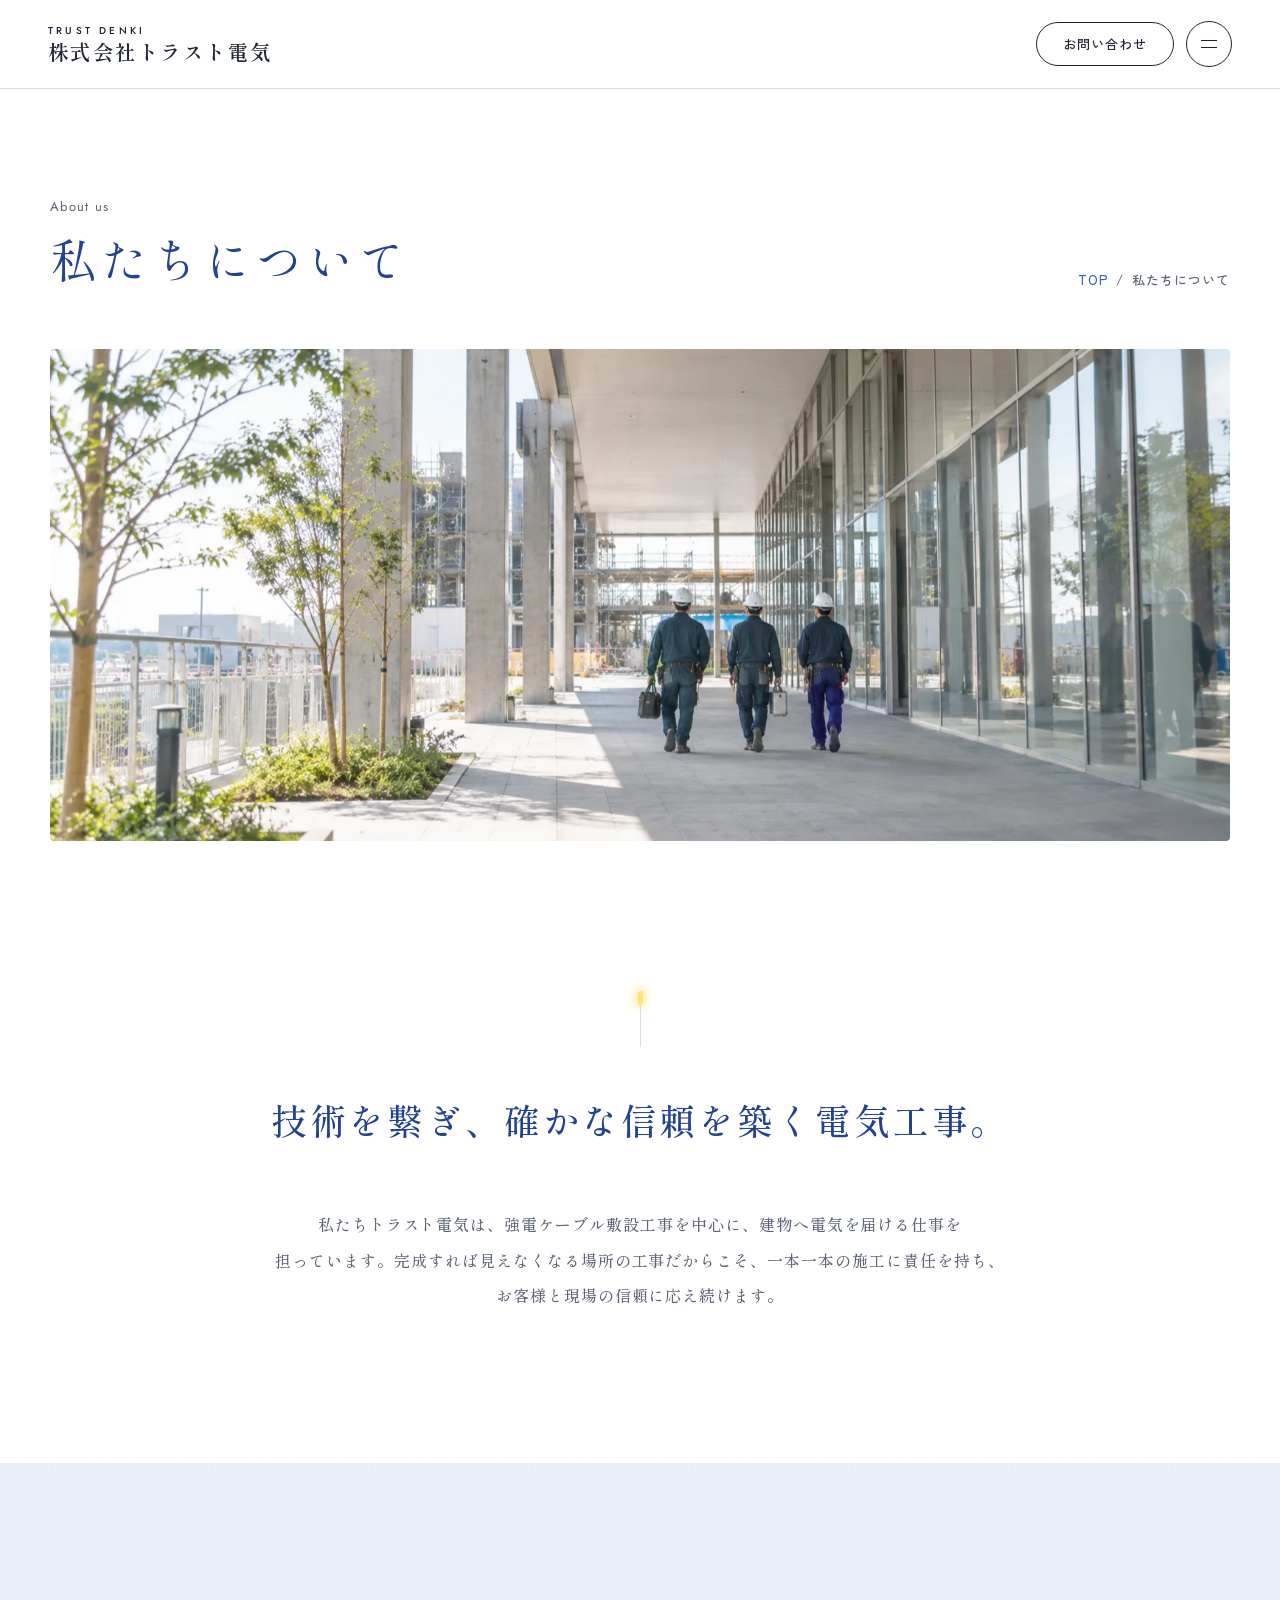
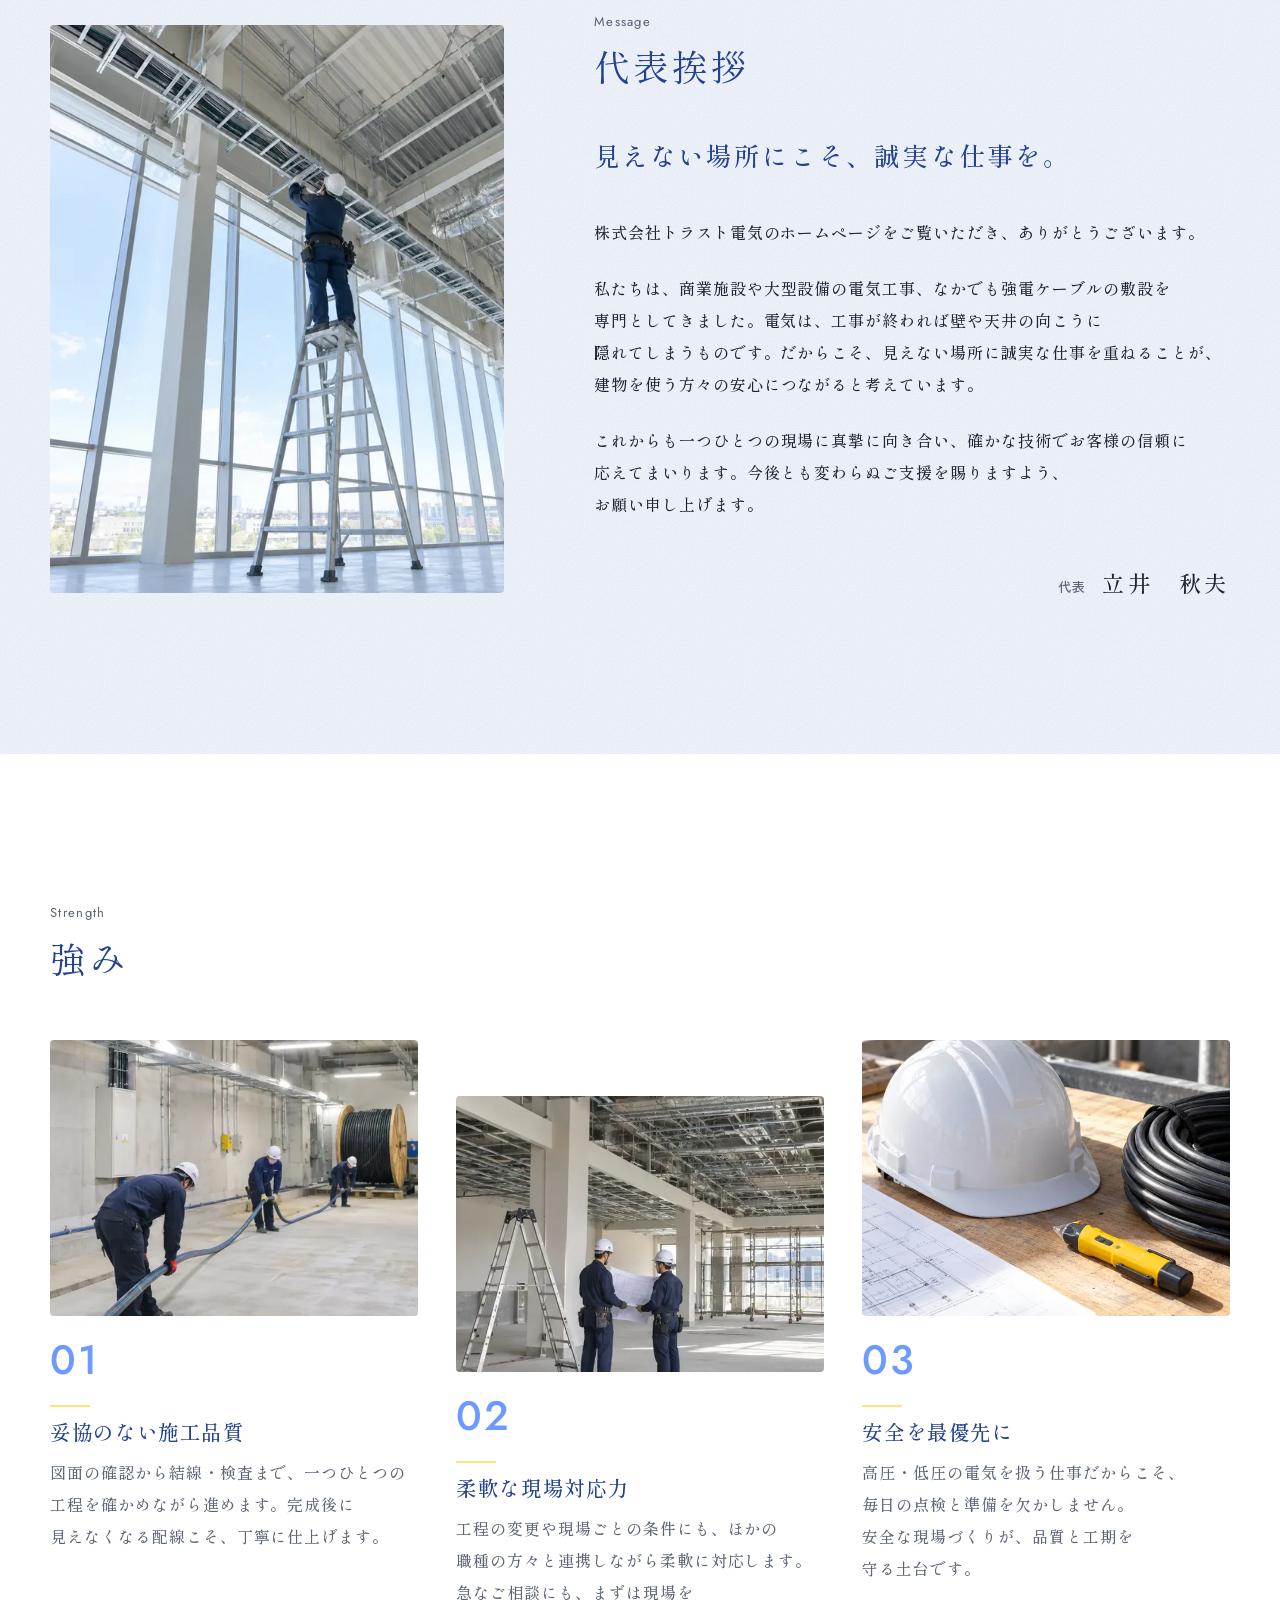
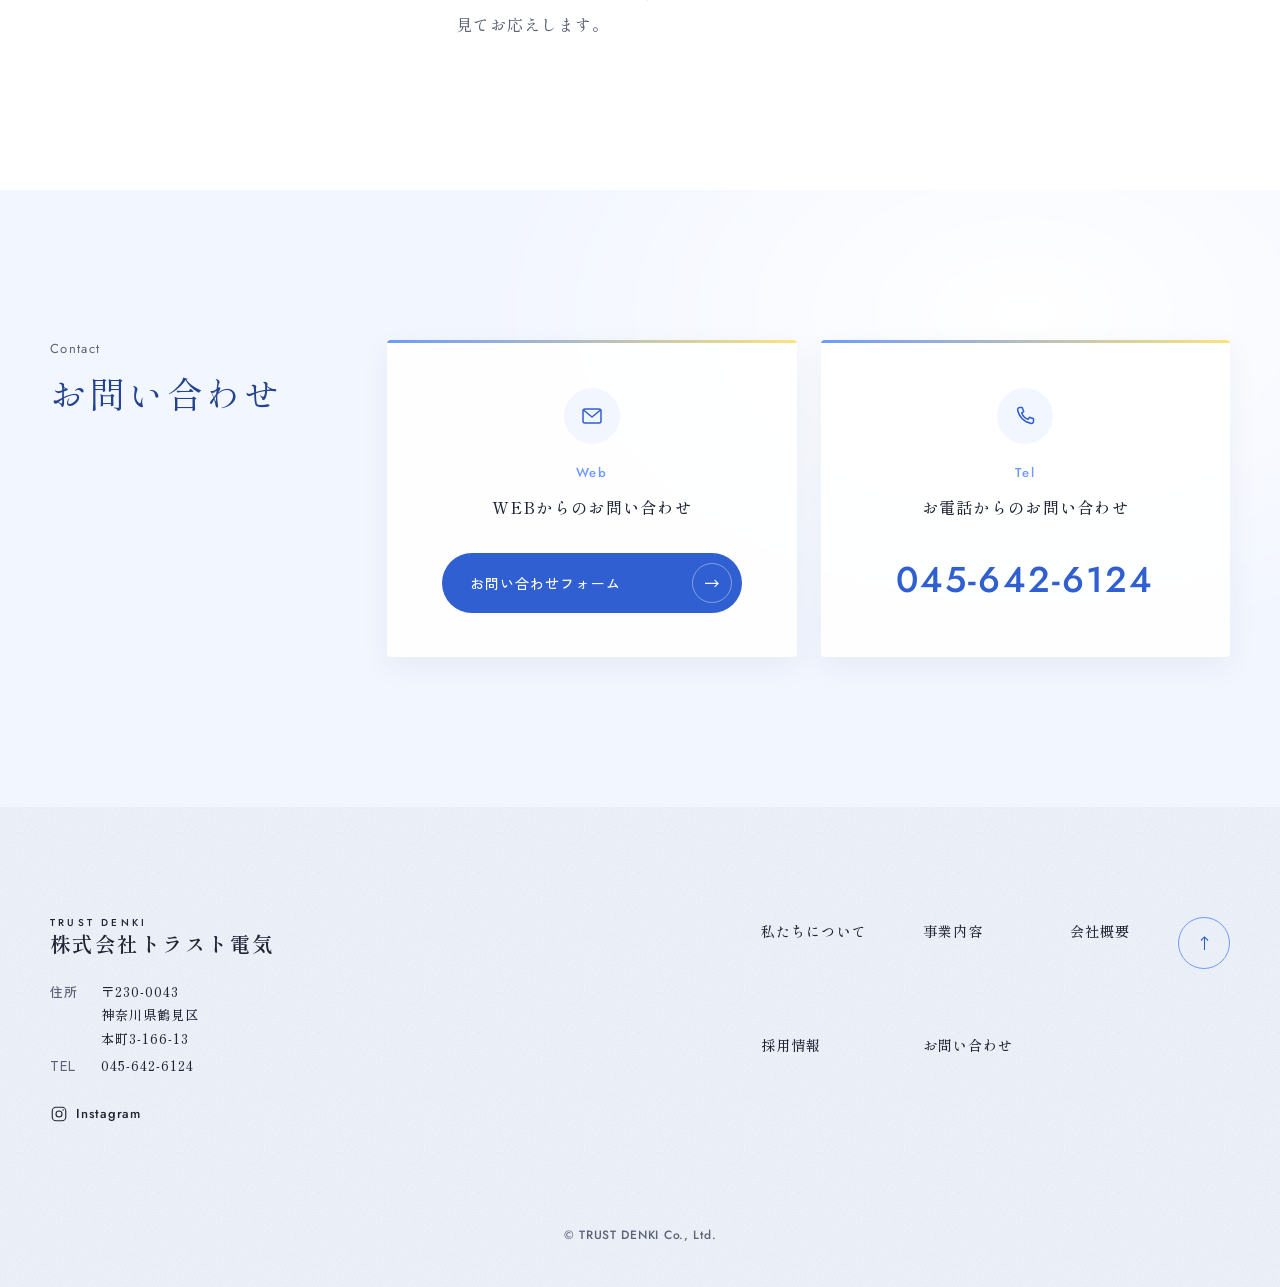
==== about/index.html @ 499fa0e3 "下層4ページを追加・お問い合わせの枠の文言を1行に（v2 の準備）" ====
<!doctype html>
<html lang="ja">
<head>
<meta charset="utf-8">
<meta name="viewport" content="width=device-width, initial-scale=1">
<meta name="robots" content="noindex, nofollow">
<title>私たちについて｜株式会社トラスト電気</title>
<meta name="description" content="技術を繋ぎ、確かな信頼を築く電気工事。株式会社トラスト電気の想いと強みをご紹介します。">
<meta property="og:type" content="article">
<meta property="og:site_name" content="株式会社トラスト電気">
<meta property="og:title" content="私たちについて｜株式会社トラスト電気">
<meta property="og:description" content="技術を繋ぎ、確かな信頼を築く電気工事。株式会社トラスト電気の想いと強みをご紹介します。">
<meta property="og:url" content="https://v2.trust-hp-5m3.pages.dev/about/">
<meta property="og:image" content="https://v2.trust-hp-5m3.pages.dev/assets/ogp.jpg?v=20261030a">
<meta property="og:image:width" content="1200">
<meta property="og:image:height" content="630">
<meta name="twitter:card" content="summary_large_image">
<meta name="twitter:image" content="https://v2.trust-hp-5m3.pages.dev/assets/ogp.jpg?v=20261030a">
<link rel="preconnect" href="https://fonts.googleapis.com">
<link rel="preconnect" href="https://fonts.gstatic.com" crossorigin>
<link href="https://fonts.googleapis.com/css2?family=Jost:wght@400;500&family=Shippori+Mincho:wght@400;500;600&family=Zen+Kaku+Gothic+New:wght@400;500&display=swap" rel="stylesheet">
<link rel="stylesheet" href="../tokens.css?v=20261030a">
<link rel="stylesheet" href="../base.css?v=20261030a">
<link rel="stylesheet" href="../style.css?v=20261030a">
</head>
<body class="is-sub is-sub--about">

<header class="header">
  <a class="logo" href="../" aria-label="株式会社トラスト電気 トップへ">
    <span class="logo__en" aria-hidden="true">TRUST DENKI</span>
    <span class="logo__ja">株式会社トラスト電気</span>
  </a>
  <div class="header__acts">
    <a class="pill" href="../contact/">お問い合わせ</a>
    <button class="menu-btn" type="button" aria-expanded="false" aria-controls="drawer" aria-label="メニューを開く"><span></span><span></span></button>
  </div>
</header>

<div class="drawer" id="drawer">
  <ul class="drawer__list">
    <li style="--i:0"><a href="../about/"><span class="drawer__ja">私たちについて</span><span class="drawer__en" aria-hidden="true">About us</span></a></li>
    <li style="--i:1"><a href="../service/"><span class="drawer__ja">事業内容</span><span class="drawer__en" aria-hidden="true">Work</span></a></li>
    <li style="--i:2"><a href="../company/"><span class="drawer__ja">会社概要</span><span class="drawer__en" aria-hidden="true">Company</span></a></li>
    <li style="--i:3"><a href="https://trust-denki-ltd.com/recruit"><span class="drawer__ja">採用情報</span><span class="drawer__en" aria-hidden="true">Recruit</span></a></li>
    <li style="--i:4"><a href="../contact/"><span class="drawer__ja">お問い合わせ</span><span class="drawer__en" aria-hidden="true">Contact</span></a></li>
  </ul>
  <a class="drawer__tel" href="tel:0456426124" style="--i:5"><span class="drawer__tel-label">お電話でのお問い合わせ</span><span class="drawer__tel-num">045-642-6124</span></a>
</div>

<main>

    <section class="phead" aria-labelledby="phead-ttl">
    <div class="wrap">
      <div class="phead__in">
        <div class="ttl phead__ttl">
          <p class="ttl__en" aria-hidden="true">About us</p>
          <h1 class="ttl__ja" id="phead-ttl">私たちについて</h1>
        </div>
        <p class="crumb"><a href="../">TOP</a><span aria-hidden="true">/</span>私たちについて</p>
      </div>
    <figure class="phead__ph"><img src="../assets/recruit.webp?v=20261030a" alt="" width="1600" height="900" fetchpriority="high"></figure>
    </div>
  </section>

    <section class="intro sec">
    <div class="wrap intro__in">
      <span class="intro__line rv" aria-hidden="true"></span>
      <h2 class="intro__ttl rv">技術を<wbr>繋ぎ、<wbr>確かな<wbr>信頼を<wbr>築く電気工事。</h2>
      <p class="intro__txt rv" data-todo="説明文は仮（シートに無し）">私たち<wbr>トラスト電気は、<wbr>強電ケーブル敷設工事を<wbr>中心に、<wbr>建物へ<wbr>電気を<wbr>届ける<wbr>仕事を<wbr>担っています。<wbr>完成すれば<wbr>見えなくなる<wbr>場所の<wbr>工事だからこそ、<wbr>一本一本の<wbr>施工に<wbr>責任を<wbr>持ち、<wbr>お客様と<wbr>現場の<wbr>信頼に<wbr>応え続けます。</p>
    </div>
  </section>

    <section class="msg sec paper" aria-labelledby="msg-ttl">
    <div class="wrap msg__in">
      <figure class="msg__ph rv"><img src="../assets/about_ladder.webp?v=20261030a" alt="" width="600" height="900" loading="lazy"></figure>
      <div class="msg__body">
        <div class="ttl rv">
        <p class="ttl__en" aria-hidden="true">Message</p>
        <h2 class="ttl__ja" id="msg-ttl">代表挨拶</h2>
      </div>
        <p class="msg__lead rv" data-todo="代表挨拶は仮（シートはダミーテキスト）">見えない<wbr>場所にこそ、<wbr>誠実な仕事を。</p>
        <div class="txt rv">
          <p>株式会社トラスト電気の<wbr>ホームページを<wbr>ご覧いただき、<wbr>ありがとうございます。</p>
          <p>私たちは、<wbr>商業施設や<wbr>大型設備の<wbr>電気工事、<wbr>なかでも<wbr>強電ケーブルの<wbr>敷設を<wbr>専門としてきました。<wbr>電気は、<wbr>工事が<wbr>終われば<wbr>壁や<wbr>天井の<wbr>向こうに<wbr>隠れてしまうものです。<wbr>だからこそ、<wbr>見えない<wbr>場所に<wbr>誠実な仕事を<wbr>重ねることが、<wbr>建物を<wbr>使う方々の<wbr>安心につながると<wbr>考えています。</p>
          <p>これからも<wbr>一つひとつの<wbr>現場に<wbr>真摯に<wbr>向き合い、<wbr>確かな<wbr>技術で<wbr>お客様の<wbr>信頼に<wbr>応えてまいります。<wbr>今後とも<wbr>変わらぬご支援を<wbr>賜りますよう、<wbr>お願い申し上げます。</p>
        </div>
        <p class="msg__sign rv"><span class="msg__role">代表</span><span class="msg__name">立井　秋夫</span></p>
      </div>
    </div>
  </section>

    <section class="strength sec" aria-labelledby="strength-ttl">
    <div class="wrap">
      <div class="ttl rv">
        <p class="ttl__en" aria-hidden="true">Strength</p>
        <h2 class="ttl__ja" id="strength-ttl">強み</h2>
      </div>
      <ol class="cards" data-todo="強みの題と本文は仮（シートはダミーテキスト）">
        <li class="card rv">
          <figure class="card__ph"><img src="../assets/work_cable.webp?v=20261030a" alt="" width="640" height="640" loading="lazy"></figure>
          <p class="zrow__no card__no" aria-hidden="true">01</p>
          <h3 class="card__ttl">妥協のない<wbr>施工品質</h3>
          <p class="card__txt">図面の<wbr>確認から<wbr>結線・検査まで、<wbr>一つひとつの<wbr>工程を<wbr>確かめながら<wbr>進めます。<wbr>完成後に<wbr>見えなくなる<wbr>配線こそ、<wbr>丁寧に<wbr>仕上げます。</p>
        </li>
        <li class="card rv">
          <figure class="card__ph"><img src="../assets/work_team.webp?v=20261030a" alt="" width="640" height="640" loading="lazy"></figure>
          <p class="zrow__no card__no" aria-hidden="true">02</p>
          <h3 class="card__ttl">柔軟な現場対応力</h3>
          <p class="card__txt">工程の<wbr>変更や<wbr>現場ごとの<wbr>条件にも、<wbr>ほかの<wbr>職種の<wbr>方々と<wbr>連携しながら<wbr>柔軟に<wbr>対応します。<wbr>急なご相談にも、<wbr>まずは<wbr>現場を<wbr>見てお応えします。</p>
        </li>
        <li class="card rv">
          <figure class="card__ph"><img src="../assets/about_tools.webp?v=20261030a" alt="" width="640" height="640" loading="lazy"></figure>
          <p class="zrow__no card__no" aria-hidden="true">03</p>
          <h3 class="card__ttl">安全を<wbr>最優先に</h3>
          <p class="card__txt">高圧・低圧の<wbr>電気を<wbr>扱う仕事だからこそ、<wbr>毎日の<wbr>点検と<wbr>準備を<wbr>欠かしません。<wbr>安全な現場づくりが、<wbr>品質と<wbr>工期を<wbr>守る土台です。</p>
        </li>
      </ol>
    </div>
  </section>

    <section class="contact sec" aria-labelledby="contact-ttl">
    <div class="wrap contact__in">
      <div class="ttl rv">
        <p class="ttl__en" aria-hidden="true">Contact</p>
        <h2 class="ttl__ja" id="contact-ttl">お問い合わせ</h2>
      </div>
      <div class="contact__boxes">
        <div class="box rv">
          <span class="box__icon" aria-hidden="true"><svg viewBox="0 0 24 24" fill="none" stroke="currentColor" stroke-width="1.5" stroke-linejoin="round"><rect x="3" y="5" width="18" height="14" rx="2"/><path d="m3.5 6 8.5 7 8.5-7"/></svg></span>
          <p class="box__en" aria-hidden="true">Web</p>
          <p class="box__label"><span class="nb">WEBからのお問い合わせ</span></p>
          <a class="cta" href="../contact/"><span>お問い合わせフォーム</span><span class="cta__arw" aria-hidden="true"><svg viewBox="0 0 16 10" fill="none" stroke="currentColor" stroke-width="1.2"><path d="M0 5h15M11 1l4 4-4 4"/></svg></span></a>
        </div>
        <div class="box rv">
          <span class="box__icon" aria-hidden="true"><svg viewBox="0 0 24 24" fill="none" stroke="currentColor" stroke-width="1.5" stroke-linejoin="round"><path d="M6.6 3.5h2.6l1.5 4.1-2 1.3a11 11 0 0 0 6.4 6.4l1.3-2 4.1 1.5v2.6a2 2 0 0 1-2.2 2A16.5 16.5 0 0 1 4.6 5.7a2 2 0 0 1 2-2.2Z"/></svg></span>
          <p class="box__en" aria-hidden="true">Tel</p>
          <p class="box__label"><span class="nb">お電話からのお問い合わせ</span></p>
          <a class="box__tel nb" href="tel:0456426124">045-642-6124</a>
        </div>
      </div>
    </div>
  </section>

</main>

<footer class="footer paper">
  <div class="wrap footer__in">
    <div class="footer__co">
      <a class="logo footer__logo" href="../" aria-label="株式会社トラスト電気 トップへ">
        <span class="logo__en" aria-hidden="true">TRUST DENKI</span>
        <span class="logo__ja">株式会社トラスト電気</span>
      </a>
      <dl class="footer__info">
        <div><dt>住所</dt><dd><span class="nb">〒230-0043</span><br><span class="nb">神奈川県鶴見区</span><wbr><span class="nb">本町3-166-13</span></dd></div>
        <div><dt>TEL</dt><dd><a class="nb" href="tel:0456426124">045-642-6124</a></dd></div>
      </dl>
      <a class="footer__sns" href="#" data-todo="Instagram の URL（シートに記載なし）" target="_blank" rel="noopener"><svg viewBox="0 0 24 24" fill="none" stroke="currentColor" stroke-width="1.5" aria-hidden="true"><rect x="3" y="3" width="18" height="18" rx="5"/><circle cx="12" cy="12" r="4"/><circle cx="17.5" cy="6.5" r="1" fill="currentColor" stroke="none"/></svg><span>Instagram</span></a>
    </div>
    <ul class="footer__nav">
      <li><a href="../about/">私たちについて</a></li>
      <li><a href="../service/">事業内容</a></li>
      <li><a href="../company/">会社概要</a></li>
      <li><a href="https://trust-denki-ltd.com/recruit">採用情報</a></li>
      <li><a href="../contact/">お問い合わせ</a></li>
    </ul>
    <a class="footer__top circle-btn" href="#" aria-label="ページの先頭へ"><svg viewBox="0 0 10 16" fill="none" stroke="currentColor" stroke-width="1.2" aria-hidden="true"><path d="M5 16V1M1 5l4-4 4 4"/></svg></a>
  </div>
  <p class="footer__copy" aria-hidden="true">© TRUST DENKI Co., Ltd.</p>
</footer>

<script src="../site.js?v=20261030a"></script>
</body>
</html>
---- tokens.css ----
:root {
  
  --c-base: #ffffff;
  --c-sub: #6d9aff;
  --c-sub-deep: #2f5fd0;
  --c-accent: #fde37c;
  --c-navy: #1f2d4d;
  --c-navy-soft: rgba(255, 255, 255, 0.72);
  --c-navy-line: rgba(255, 255, 255, 0.4);
  --c-pale: #f2f6ff;
  --c-head: #24438f;
  --c-ink: #1e2433;
  --c-ink-soft: #5b6375;
  --c-line: #d6deee;
  --c-on-photo: #ffffff;
  --c-shade: rgba(14, 22, 42, 0.5);
  --c-shade-0: rgba(14, 22, 42, 0);
  --c-card: rgba(255, 255, 255, 0.94);
  --c-base-0: rgba(255, 255, 255, 0);

  
  --ff-body: "Shippori Mincho", "Hiragino Mincho ProN", "Yu Mincho", serif;
  --ff-ui: "Zen Kaku Gothic New", "Hiragino Sans", "Hiragino Kaku Gothic ProN", sans-serif;
  --ff-en: "Jost", "Futura", "Helvetica Neue", sans-serif;

  
  --fs-body: 15px;
  --fw-body: 500;
  --lh-body: 2;
  --ls-body: 0.06em;
  --fs-small: 13px;
  --fs-label: 13px;
  --fs-ui: 14px;
  --fs-catch: clamp(30px, 4.4vw, 64px);
  --lh-catch: 1.75;
  --fs-big: clamp(23px, 2.8vw, 40px);
  --lh-big: 1.8;
  --fs-head: clamp(26px, 2.8vw, 36px);
  --lh-head: 1.5;
  --ls-head: 0.08em;

  
  --sp-1: 8px;
  --sp-p: 20px;
  --sp-b: 32px;
  --sp-g: 44px;
  --sp-s: 72px;
  --sec-y: 96px;
  --gutter: 20px;
  --wrap: 1180px;
  --radius: 4px;

  
  --header-h: 64px;
  --circle: 40px;

  
  --ease: cubic-bezier(0.22, 1, 0.36, 1);
  --dur-rv: 0.9s;
}
@media (min-width: 960px) {
  :root {
    --fs-body: 16px;
    --sp-p: 24px;
    --sp-b: 40px;
    --sp-g: 56px;
    --sp-s: 110px;
    --sec-y: 150px;
    --gutter: 48px;
    --header-h: 88px;
    --circle: 44px;
  }
}
---- base.css ----
*, *::before, *::after { box-sizing: border-box; }
html { -webkit-text-size-adjust: 100%; scroll-padding-top: var(--header-h); }
body {
  margin: 0;
  background: var(--c-base);
  color: var(--c-ink);
  font-family: var(--ff-body);
  font-size: var(--fs-body);
  font-weight: var(--fw-body);
  line-height: var(--lh-body);
  letter-spacing: var(--ls-body);
  line-break: strict;
  word-break: keep-all;
  overflow-wrap: anywhere;
  overflow-x: clip;
}
img, svg { display: block; max-width: 100%; height: auto; }
a { color: inherit; text-decoration: none; }
ul, ol, dl, dd, figure { margin: 0; padding: 0; list-style: none; }
h1, h2, h3, p { margin: 0; font-weight: inherit; }
.nb { white-space: nowrap; }
.vh { position: absolute; width: 1px; height: 1px; overflow: hidden; clip-path: inset(50%); white-space: nowrap; }

.wrap { width: min(100% - var(--gutter) * 2, var(--wrap)); margin-inline: auto; }
.sec { position: relative; padding-block: var(--sec-y); }
.txt { display: grid; gap: var(--sp-p); }

.paper { background-color: var(--c-pale); background-image: url("data:image/svg+xml;utf8,<svg xmlns='http://www.w3.org/2000/svg' width='160' height='160'><filter id='n'><feTurbulence type='fractalNoise' baseFrequency='0.9' numOctaves='2' stitchTiles='stitch'/><feColorMatrix values='0 0 0 0 0  0 0 0 0 0  0 0 0 0 0  0 0 0 0.06 0'/></filter><rect width='100%' height='100%' filter='url(%23n)'/></svg>"); }

.ttl { display: grid; gap: var(--sp-1); }
.ttl__en { font-family: var(--ff-en); font-size: var(--fs-label); font-weight: 400; letter-spacing: 0.1em; line-height: 1.4; color: var(--c-ink-soft); }
.ttl__ja { font-size: var(--fs-head); font-weight: 400; line-height: var(--lh-head); letter-spacing: var(--ls-head); color: var(--c-head); }

.more {
  display: inline-flex;
  align-items: center;
  gap: 16px;
  font-family: var(--ff-ui);
  font-size: var(--fs-ui);
  letter-spacing: 0.08em;
}
.more__arw {
  display: grid;
  place-items: center;
  width: var(--circle);
  aspect-ratio: 1;
  border: 1px solid var(--c-sub);
  border-radius: 50%;
  color: var(--c-sub-deep);
  transition: background-color 0.35s var(--ease), color 0.35s var(--ease);
}
.more__arw svg { width: 14px; }
.more--w .more__arw { border-color: var(--c-navy-line); color: var(--c-base); }
@media (hover: hover) {
  .more:hover .more__arw { background: var(--c-sub-deep); border-color: var(--c-sub-deep); color: var(--c-base); }
  .more--w:hover .more__arw { background: var(--c-accent); border-color: var(--c-accent); color: var(--c-navy); }
}

.header {
  position: fixed;
  inset: 0 0 auto;
  z-index: 50;
  height: var(--header-h);
  display: flex;
  align-items: center;
  justify-content: space-between;
  padding-inline: var(--gutter);
  color: var(--c-on-photo);
  transition: background-color 0.4s var(--ease), color 0.4s var(--ease), box-shadow 0.4s var(--ease);
}
.header.is-scrolled { background: var(--c-card); color: var(--c-ink); box-shadow: 0 1px 0 var(--c-line); }
.logo { display: grid; gap: 2px; line-height: 1.2; }
.logo__en { font-family: var(--ff-en); font-size: 10px; letter-spacing: 0.32em; }
.logo__ja { font-size: clamp(17px, 1.6vw, 22px); font-weight: 600; letter-spacing: 0.12em; }
.header__acts { display: flex; align-items: center; gap: 12px; }
.pill {
  display: none;
  place-items: center;
  min-height: 44px;
  padding-inline: 26px;
  border: 1px solid currentColor;
  border-radius: 999px;
  font-family: var(--ff-ui);
  font-size: var(--fs-small);
  letter-spacing: 0.08em;
  transition: background-color 0.35s var(--ease), color 0.35s var(--ease);
}
.menu-btn {
  display: grid;
  place-content: center;
  gap: 6px;
  width: 46px;
  aspect-ratio: 1;
  border: 1px solid currentColor;
  border-radius: 50%;
  background: none;
  color: inherit;
  cursor: pointer;
  position: relative;
  z-index: 2;
}
.menu-btn span { display: block; width: 16px; height: 1px; background: currentColor; transition: transform 0.4s var(--ease); }
.menu-btn[aria-expanded="true"] span:first-child { transform: translateY(3.5px) rotate(45deg); }
.menu-btn[aria-expanded="true"] span:last-child { transform: translateY(-3.5px) rotate(-45deg); }
html.is-locked .header { color: var(--c-base); background: none; box-shadow: none; }
@media (min-width: 960px) {
  .pill { display: inline-grid; }
}
@media (hover: hover) {
  .pill:hover { background: var(--c-base); color: var(--c-navy); border-color: var(--c-base); }
  .header.is-scrolled .pill:hover { background: var(--c-sub-deep); color: var(--c-base); border-color: var(--c-sub-deep); }
}

.drawer {
  position: fixed;
  inset: 0;
  z-index: 40;
  display: grid;
  align-content: center;
  gap: var(--sp-g);
  padding: var(--header-h) var(--gutter) var(--sp-g);
  overflow: hidden auto;
  background: var(--c-navy);
  color: var(--c-base);
  clip-path: inset(0 0 100% 0);
  visibility: hidden;
  transition: clip-path 0.6s cubic-bezier(0.7, 0, 0.3, 1), visibility 0s 0.6s;
}
.drawer.is-open { clip-path: inset(0); visibility: visible; transition: clip-path 0.7s cubic-bezier(0.7, 0, 0.3, 1); }
.drawer__list { display: grid; gap: var(--sp-p); width: min(100%, 520px); margin-inline: auto; }
.drawer__list a { display: flex; align-items: baseline; justify-content: space-between; gap: 16px; padding-bottom: 12px; border-bottom: 1px solid var(--c-navy-line); }
.drawer__ja { font-size: 20px; letter-spacing: 0.12em; }
.drawer__en { font-family: var(--ff-en); font-size: var(--fs-small); letter-spacing: 0.1em; color: var(--c-navy-soft); }
.drawer__tel { display: grid; gap: 2px; width: min(100%, 520px); margin-inline: auto; }
.drawer__tel-label { font-family: var(--ff-ui); font-size: var(--fs-small); color: var(--c-navy-soft); }
.drawer__tel-num { font-family: var(--ff-en); font-size: 28px; letter-spacing: 0.06em; }
.drawer li, .drawer__tel { opacity: 0; }
.drawer.is-open li, .drawer.is-open .drawer__tel { animation: drawer-in 0.7s var(--ease) calc(0.25s + var(--i) * 0.06s) both; }
@keyframes drawer-in { from { opacity: 0; transform: translateY(20px); } to { opacity: 1; transform: none; } }
html.is-locked { overflow: hidden; }

.rv { opacity: 0; transform: translateY(24px); transition: opacity var(--dur-rv) var(--ease), transform var(--dur-rv) var(--ease); }
.rv.is-on { opacity: 1; transform: none; transition-delay: var(--rv-delay, 0s); }

@media (prefers-reduced-motion: reduce) {
  *, *::before, *::after { animation-duration: 0.01ms !important; animation-iteration-count: 1 !important; transition-duration: 0.01ms !important; }
}
---- style.css ----
.loader { position: fixed; inset: 0; z-index: 60; background: var(--c-navy); pointer-events: none; animation: loader-out 0.9s var(--ease) 0.5s both; }
@keyframes loader-out { to { opacity: 0; visibility: hidden; } }

.fv { position: relative; height: 100svh; min-height: 560px; overflow: hidden; color: var(--c-on-photo); }
.fv__photo { position: absolute; inset: 0; }
.fv__photo img { position: absolute; inset: 0; width: 100%; height: 100%; object-fit: cover; object-position: 74% 50%; opacity: 0; animation: fv-slide 18s linear infinite both; }
.fv__photo img:nth-child(1) { animation-delay: 0.5s; }
.fv__photo img:nth-child(2) { animation-delay: 6.5s; }
.fv__photo img:nth-child(3) { animation-delay: 12.5s; }
@keyframes fv-slide {
  0% { opacity: 0; transform: scale(1.08); }
  8% { opacity: 1; }
  33% { opacity: 1; }
  42% { opacity: 0; transform: scale(1); }
  100% { opacity: 0; transform: scale(1); }
}

.fv__photo::after { content: ""; position: absolute; inset: 0; background: linear-gradient(180deg, var(--c-shade) 0%, var(--c-shade-0) 22%), linear-gradient(20deg, var(--c-shade) 0%, var(--c-shade-0) 58%); }
.fv__body {
  position: absolute;
  left: var(--gutter);
  right: var(--gutter);
  bottom: calc(var(--sp-s) + 96px);
  display: grid;
  gap: var(--sp-p);
}
.fv__catch { font-size: var(--fs-catch); font-weight: 500; line-height: var(--lh-catch); letter-spacing: 0.14em; }

.fv__catch .nb { animation: fv-soft 2.4s ease-out both; }
.fv__catch .nb:nth-of-type(1) { animation-delay: 1.3s; }
.fv__catch .nb:nth-of-type(2) { animation-delay: 1.9s; }
.fv__name { font-size: var(--fs-ui); letter-spacing: 0.16em; animation: fv-soft 2.4s ease-out 2.6s both; }
@keyframes fv-soft { from { opacity: 0; filter: blur(6px); } to { opacity: 1; filter: none; } }
@keyframes fv-in { from { opacity: 0; transform: translateY(16px); } to { opacity: 1; transform: none; } }

.fv__card {
  position: absolute;
  right: var(--gutter);
  bottom: var(--gutter);
  left: var(--gutter);
  display: grid;
  grid-template-columns: auto 1fr auto;
  align-items: center;
  gap: 16px;
  padding: 16px 18px;
  border-radius: var(--radius);
  background: var(--c-card);
  box-shadow: inset 3px 0 0 var(--c-accent), 0 12px 32px rgba(14, 22, 42, 0.18);
  color: var(--c-ink);
  animation: fv-in 1.2s var(--ease) 3s both;
}
.fv__card-icon { display: grid; place-items: center; width: 48px; aspect-ratio: 1; border-radius: 50%; background: var(--c-sub-deep); color: var(--c-base); }
.fv__card-icon svg { width: 22px; }
.fv__card-txt { display: grid; gap: 2px; }
.fv__card-label { font-family: var(--ff-ui); font-size: var(--fs-small); letter-spacing: 0.08em; color: var(--c-ink-soft); }
.fv__card-num { font-family: var(--ff-en); font-size: 24px; line-height: 1.2; letter-spacing: 0.06em; color: var(--c-sub-deep); }
.fv__card-arw { display: grid; place-items: center; width: 36px; aspect-ratio: 1; border: 1px solid var(--c-line); border-radius: 50%; color: var(--c-sub-deep); transition: background-color 0.35s var(--ease), color 0.35s var(--ease); }
.fv__card-arw svg { width: 13px; }
@media (hover: hover) { .fv__card:hover .fv__card-arw { background: var(--c-sub-deep); border-color: var(--c-sub-deep); color: var(--c-base); } }
@media (min-width: 960px) {
  .fv__photo img { object-position: 60% 50%; }
  .fv__body { left: calc(var(--gutter) + 8px); bottom: calc(var(--sp-s) + 40px); }
  .fv__card { left: auto; width: 380px; bottom: var(--sp-b); right: var(--sp-b); padding: 20px 24px; }
}
@media (prefers-reduced-motion: reduce) {
  .fv__photo img { animation: none; }
  .fv__photo img:first-child { opacity: 1; }
}

.about { position: relative; overflow: hidden; background: var(--c-navy); color: var(--c-base); padding-block: 72vw 76vw; }
.about__ph { position: absolute; margin: 0; }
.about__ph img { width: 100%; height: 100%; object-fit: cover; border-radius: var(--radius); }

.about__ph--1 { right: 0; top: 0; width: 56%; aspect-ratio: 5 / 4; }
.about__ph--1 img { border-radius: 0 0 0 var(--radius); }
.about__ph--2 { left: 0; top: 34vw; width: 34%; aspect-ratio: 5 / 4; }
.about__ph--2 img { border-radius: 0 var(--radius) var(--radius) 0; }
.about__ph--3 { right: 6%; bottom: 6vw; width: 34%; aspect-ratio: 5 / 8; }
.about__ph--4 { left: 0; bottom: 40vw; width: 36%; aspect-ratio: 5 / 4; }
.about__ph--4 img { border-radius: 0 var(--radius) var(--radius) 0; }
.about__ph--5 { left: 10%; bottom: 0; width: 24%; aspect-ratio: 5 / 8; }
.about__body { position: relative; display: grid; justify-items: center; text-align: center; width: min(100% - var(--gutter) * 2, 640px); margin-inline: auto; }
.about__en { font-family: var(--ff-en); font-size: var(--fs-label); letter-spacing: 0.12em; color: var(--c-navy-soft); }

.about__line { position: relative; display: block; width: 1px; height: 56px; margin-block: var(--sp-p) var(--sp-b); background: var(--c-navy-line); overflow: visible; }
.about__line::after {
  content: "";
  position: absolute;
  left: -2px;
  top: 0;
  width: 5px;
  height: 14px;
  border-radius: 3px;
  background: var(--c-accent);
  box-shadow: 0 0 10px 2px var(--c-accent);
  animation: line-flow 2.4s cubic-bezier(0.6, 0, 0.4, 1) infinite;
}
@keyframes line-flow { 0% { transform: translateY(-14px); opacity: 0; } 15% { opacity: 1; } 85% { opacity: 1; } 100% { transform: translateY(56px); opacity: 0; } }

.about__ttl { font-size: var(--fs-big); font-weight: 500; line-height: var(--lh-big); letter-spacing: 0.08em; padding-left: 0.5em; }
.about__ttl .nb { display: inline-block; }
.about__txt { margin-top: var(--sp-g); line-height: 2.2; color: var(--c-navy-soft); }
.about__body .more { margin-top: var(--sp-g); }
@media (min-width: 960px) {
  
  .about { min-height: 86vw; padding-block: 17vw 12vw; }
  .about__body { width: min(32vw, 560px); }
  .about__ph--1 { right: 1vw; top: 0; width: 37vw; aspect-ratio: 37 / 30; }
  .about__ph--1 img { border-radius: 0 0 var(--radius) var(--radius); }
  .about__ph--2 { left: 12vw; top: 9.9vw; width: 14.5vw; aspect-ratio: 37 / 30; }
  .about__ph--2 img { border-radius: var(--radius); }
  .about__ph--3 { left: 0; right: auto; top: 28.4vw; bottom: auto; width: 27.5vw; aspect-ratio: 5 / 8; }
  .about__ph--3 img { border-radius: 0 var(--radius) var(--radius) 0; }
  .about__ph--4 { left: 77.3vw; top: 38.9vw; bottom: auto; width: 16vw; aspect-ratio: 37 / 30; }
  .about__ph--4 img { border-radius: var(--radius); }
  .about__ph--5 { left: 66.5vw; top: 55.6vw; bottom: auto; width: 18.7vw; aspect-ratio: 5 / 8; }
  .about__ttl .nb { display: block; }
}

.circle-btn {
  display: grid;
  place-items: center;
  width: 52px;
  aspect-ratio: 1;
  padding: 0;
  border: 1px solid var(--c-sub);
  border-radius: 50%;
  background: none;
  color: var(--c-sub-deep);
  cursor: pointer;
  transition: background-color 0.35s var(--ease), color 0.35s var(--ease);
}
.circle-btn svg { width: 9px; }
@media (hover: hover) { .circle-btn:hover { background: var(--c-sub-deep); border-color: var(--c-sub-deep); color: var(--c-base); } }

.work__lead { margin-top: var(--sp-p); font-size: clamp(17px, 1.6vw, 21px); line-height: 1.9; letter-spacing: 0.08em; }
.work__list { display: grid; gap: var(--sp-s); margin-top: var(--sp-g); }
.zrow { display: grid; gap: var(--sp-p); }
.zrow__ph { margin: 0; aspect-ratio: 3 / 2; overflow: hidden; border-radius: var(--radius); }
.zrow__ph img { width: 100%; height: 100%; object-fit: cover; }
.zrow__body { display: grid; gap: var(--sp-1); align-content: center; }
.zrow__no { font-family: var(--ff-en); font-size: clamp(40px, 4.4vw, 64px); line-height: 1; letter-spacing: 0.04em; color: var(--c-sub); }
.zrow__no::after { content: ""; display: block; width: 40px; height: 2px; margin-block: var(--sp-p) var(--sp-1); background: var(--c-accent); }
.zrow__ttl { font-size: clamp(20px, 2vw, 26px); font-weight: 500; line-height: 1.6; letter-spacing: 0.08em; color: var(--c-head); }
.zrow__txt { margin-top: var(--sp-1); color: var(--c-ink-soft); }
.work__foot { display: flex; justify-content: center; margin-top: var(--sp-g); }
@media (min-width: 960px) {
  .zrow { grid-template-columns: 7fr 5fr; gap: clamp(40px, 6vw, 96px); align-items: center; }
  .zrow:nth-child(even) .zrow__ph { order: 2; }
  .zrow:nth-child(even) { grid-template-columns: 5fr 7fr; }
  .work__foot { justify-content: flex-end; }
}

.company__in { display: grid; gap: var(--sp-g); }
.company__intro { display: grid; gap: var(--sp-b); align-content: start; justify-items: start; }
.company__lead { font-size: clamp(18px, 1.7vw, 23px); line-height: 1.9; letter-spacing: 0.08em; }
.company__sub { display: inline-block; margin-top: var(--sp-p); font-size: var(--fs-body); color: var(--c-ink-soft); letter-spacing: var(--ls-body); }
.info { border-top: 1px solid var(--c-line); }
.info__row { display: grid; grid-template-columns: 6.5em 1fr; gap: 16px; padding-block: 20px; border-bottom: 1px solid var(--c-line); }
.info dt { position: relative; padding-left: 16px; font-family: var(--ff-ui); font-size: var(--fs-small); letter-spacing: 0.08em; color: var(--c-ink-soft); line-height: 2.2; }
.info dt::before { content: ""; position: absolute; left: 0; top: 0.95em; width: 6px; aspect-ratio: 1; border-radius: 50%; background: var(--c-accent); box-shadow: 0 0 0 1px var(--c-sub); }
.info dd { line-height: 1.9; }
@media (min-width: 960px) {
  .company__in { grid-template-columns: 5fr 7fr; gap: clamp(48px, 7vw, 120px); }
}

.recruit { padding-bottom: var(--sec-y); }

.tile { position: relative; display: grid; place-items: start center; padding-top: 72px; min-height: 480px; overflow: hidden; border-radius: var(--radius); color: var(--c-base); text-align: center; }
.tile__ph { position: absolute; inset: 0; width: 100%; height: 100%; object-fit: cover; }
.tile::after { content: ""; position: absolute; inset: 0; background: var(--c-shade); }
.tile__body { position: relative; z-index: 1; display: grid; justify-items: center; gap: var(--sp-1); }
.tile__en { font-family: var(--ff-en); font-size: var(--fs-label); letter-spacing: 0.12em; }
.tile__ja { font-size: clamp(30px, 3.4vw, 46px); letter-spacing: 0.12em; line-height: 1.5; }
.tile .more__arw { margin-top: var(--sp-p); border-color: var(--c-navy-line); color: var(--c-base); width: 60px; }
@media (hover: hover) {
  .tile:hover .tile__ph { transform: scale(1.05); }
  .tile:hover .more__arw { background: var(--c-accent); border-color: var(--c-accent); color: var(--c-navy); }
}
@media (min-width: 960px) { .tile { min-height: 480px; padding-top: 48px; } .tile__ph { object-position: 50% 0%; } }

.contact { background: radial-gradient(60% 80% at 80% 20%, var(--c-base) 0%, var(--c-base-0) 70%), var(--c-pale); }
.contact__in { display: grid; gap: var(--sp-g); }
.contact__boxes { display: grid; gap: 16px; }
.box { position: relative; display: grid; gap: var(--sp-1); justify-items: center; align-content: start; padding: 36px 20px 32px; border-radius: var(--radius); background: var(--c-card); box-shadow: 0 10px 30px rgba(31, 45, 77, 0.06); text-align: center; overflow: hidden; }
.box::before { content: ""; position: absolute; inset: 0 0 auto; height: 3px; background: linear-gradient(90deg, var(--c-sub) 0%, var(--c-accent) 100%); }
.box__icon { display: grid; place-items: center; width: 56px; aspect-ratio: 1; border-radius: 50%; background: var(--c-pale); color: var(--c-sub-deep); }
.box__icon svg { width: 24px; }
.box__en { margin-top: var(--sp-1); font-family: var(--ff-en); font-size: var(--fs-label); letter-spacing: 0.12em; color: var(--c-sub); }
.box__label { margin-bottom: var(--sp-p); font-size: 16px; line-height: 1.7; letter-spacing: 0.08em; }
.cta { display: inline-flex; align-items: center; justify-content: space-between; gap: 20px; width: min(100%, 300px); padding: 10px 10px 10px 28px; border-radius: 999px; background: var(--c-sub-deep); color: var(--c-base); font-family: var(--ff-ui); font-size: var(--fs-ui); letter-spacing: 0.08em; transition: background-color 0.35s var(--ease); }
.cta__arw { display: grid; place-items: center; width: 40px; aspect-ratio: 1; border: 1px solid var(--c-navy-line); border-radius: 50%; }
.cta__arw svg { width: 14px; }
@media (hover: hover) { .cta:hover { background: var(--c-head); } }
.box__tel { font-family: var(--ff-en); font-size: clamp(30px, 2.8vw, 38px); letter-spacing: 0.06em; line-height: 1.5; color: var(--c-sub-deep); }
@media (min-width: 960px) {
  .contact__in { grid-template-columns: 3fr 9fr; align-items: start; }
  .contact__boxes { grid-template-columns: 1fr 1fr; gap: 24px; }
  .box { padding: 48px 32px 44px; }
}

.phead { padding-top: calc(var(--header-h) + var(--sp-s)); }
.phead__in { display: grid; gap: var(--sp-p); }
.phead__ttl .ttl__ja { font-size: clamp(30px, 3.6vw, 48px); letter-spacing: 0.12em; }
.crumb { font-family: var(--ff-ui); font-size: var(--fs-small); letter-spacing: 0.08em; color: var(--c-ink-soft); }
.crumb a { color: var(--c-sub-deep); }
.crumb span { margin-inline: 0.6em; }
.phead__ph { margin-top: var(--sp-g); aspect-ratio: 4 / 3; overflow: hidden; border-radius: var(--radius); }
.phead__ph img { width: 100%; height: 100%; object-fit: cover; animation: phead-in 2.4s var(--ease) both; }
@keyframes phead-in { from { opacity: 0; transform: scale(1.08); } to { opacity: 1; transform: none; } }
.phead__ttl, .crumb { animation: fv-soft 1.6s ease-out 0.2s both; }
@media (min-width: 960px) {
  .phead__in { grid-template-columns: 1fr auto; align-items: end; }
  .phead__ph { aspect-ratio: 12 / 5; }
}
@media (prefers-reduced-motion: reduce) { .phead__ph img, .phead__ttl, .crumb { animation: none; } }

.intro__in { display: grid; justify-items: center; text-align: center; width: min(100% - var(--gutter) * 2, 760px); }
.intro__line { position: relative; display: block; width: 1px; height: 56px; margin-bottom: var(--sp-b); background: var(--c-line); }
.intro__line::after { content: ""; position: absolute; left: -2px; top: 0; width: 5px; height: 14px; border-radius: 3px; background: var(--c-accent); box-shadow: 0 0 10px 2px var(--c-accent); animation: line-flow 2.4s cubic-bezier(0.6, 0, 0.4, 1) infinite; }
.intro__ttl { font-size: var(--fs-big); font-weight: 500; line-height: var(--lh-big); letter-spacing: 0.08em; color: var(--c-head); }
.intro__txt { margin-top: var(--sp-g); line-height: 2.2; color: var(--c-ink-soft); text-align: left; }
@media (min-width: 960px) { .intro__txt { text-align: center; } }

.msg__in { display: grid; gap: var(--sp-g); }
.msg__ph { margin: 0; width: min(72%, 420px); aspect-ratio: 4 / 5; overflow: hidden; border-radius: var(--radius); }
.msg__ph img { width: 100%; height: 100%; object-fit: cover; }
.msg__body { display: grid; gap: var(--sp-b); align-content: center; }
.msg__lead { font-size: clamp(20px, 2vw, 27px); font-weight: 500; line-height: 1.7; letter-spacing: 0.08em; color: var(--c-head); }
.msg__sign { display: flex; align-items: baseline; justify-content: flex-end; gap: 16px; }
.msg__role { font-family: var(--ff-ui); font-size: var(--fs-small); color: var(--c-ink-soft); letter-spacing: 0.1em; }
.msg__name { font-size: 22px; letter-spacing: 0.16em; }
@media (min-width: 960px) {
  .msg__in { grid-template-columns: 5fr 7fr; gap: clamp(48px, 7vw, 120px); align-items: center; }
  .msg__ph { width: 100%; }
}

.cards { display: grid; gap: var(--sp-g); margin-top: var(--sp-g); }
.card { display: grid; align-content: start; }
.card__ph { margin: 0 0 var(--sp-p); aspect-ratio: 4 / 3; overflow: hidden; border-radius: var(--radius); }
.card__ph img { width: 100%; height: 100%; object-fit: cover; }
.card__no { font-size: clamp(34px, 3.2vw, 46px); }
.card__ttl { font-size: clamp(19px, 1.6vw, 22px); font-weight: 500; line-height: 1.6; letter-spacing: 0.08em; color: var(--c-head); }
.card__txt { margin-top: var(--sp-1); color: var(--c-ink-soft); }
@media (min-width: 960px) {
  .cards { grid-template-columns: repeat(3, 1fr); gap: clamp(28px, 3vw, 48px); }
  .card:nth-child(2) { margin-top: var(--sp-g); }
}

.svc__in { display: grid; gap: var(--sp-g); }
.svc__ph { margin: 0; aspect-ratio: 4 / 3; overflow: hidden; border-radius: var(--radius); }
.svc__ph img { width: 100%; height: 100%; object-fit: cover; }
.svc__body { display: grid; gap: var(--sp-b); align-content: center; }
.svc__ttl { font-size: clamp(22px, 2.2vw, 30px); }
.tags { display: flex; flex-wrap: wrap; gap: 10px; }
.tags li { padding: 6px 16px; border: 1px solid var(--c-sub); border-radius: 999px; background: var(--c-base); font-family: var(--ff-ui); font-size: var(--fs-small); letter-spacing: 0.06em; color: var(--c-sub-deep); }
@media (min-width: 960px) {
  .svc__in { grid-template-columns: 7fr 5fr; gap: clamp(40px, 6vw, 96px); align-items: center; }
  .svc__ph { aspect-ratio: 5 / 4; }
}

.flow__list { display: grid; gap: var(--sp-b); margin-top: var(--sp-g); }
.flow__item { position: relative; display: grid; grid-template-columns: 56px 1fr; column-gap: 20px; row-gap: var(--sp-1); align-content: start; }
.flow__no { grid-row: span 2; display: grid; place-items: center; width: 56px; aspect-ratio: 1; border-radius: 50%; background: var(--c-sub-deep); color: var(--c-base); font-family: var(--ff-en); font-size: 18px; letter-spacing: 0.04em; }
.flow__item:not(:last-child)::after { content: ""; position: absolute; left: 28px; top: 64px; bottom: calc(var(--sp-b) * -1 + 8px); width: 1px; background: var(--c-sub); }
.flow__ttl { font-size: 19px; font-weight: 500; line-height: 1.6; letter-spacing: 0.08em; color: var(--c-head); }
.flow__txt { grid-column: 2; color: var(--c-ink-soft); }
@media (min-width: 960px) {
  .flow__list { grid-template-columns: repeat(4, 1fr); gap: 24px; }
  .flow__item { grid-template-columns: 1fr; justify-items: center; text-align: center; padding: 40px 24px 36px; border-radius: var(--radius); background: var(--c-card); box-shadow: 0 10px 30px rgba(31, 45, 77, 0.06); }
  .flow__no { grid-row: auto; margin-bottom: var(--sp-1); }
  .flow__txt { grid-column: auto; text-align: left; }
  .flow__item:not(:last-child)::after { left: auto; right: -18px; top: 50%; bottom: auto; width: 12px; height: 12px; border-top: 1px solid var(--c-sub); border-right: 1px solid var(--c-sub); background: none; transform: translateY(-50%) rotate(45deg); }
}

.outline__in, .access__in { display: grid; gap: var(--sp-g); }
.access__map { aspect-ratio: 4 / 3; overflow: hidden; border-radius: var(--radius); background: var(--c-line); }
.access__map iframe { display: block; width: 100%; height: 100%; border: 0; filter: grayscale(0.4); }
.access__addr { line-height: 1.9; }
@media (min-width: 960px) {
  .outline__in, .access__in { grid-template-columns: 3fr 9fr; align-items: start; }
  .outline__in .info, .access__map, .access__addr { grid-column: 2; }
  .access__map { aspect-ratio: 16 / 7; }
  .info__row { grid-template-columns: 10em 1fr; padding-block: 24px; }
}

.inquiry__in { display: grid; gap: var(--sp-s); width: min(100% - var(--gutter) * 2, 880px); }
.form { display: grid; border-top: 1px solid var(--c-line); }
.form__row { display: grid; gap: var(--sp-1); padding-block: var(--sp-p); border-bottom: 1px solid var(--c-line); }
.form__label { display: flex; align-items: center; gap: 12px; font-family: var(--ff-ui); font-size: var(--fs-ui); letter-spacing: 0.06em; }
.form__req { padding: 1px 8px; border-radius: 2px; background: var(--c-sub-deep); color: var(--c-base); font-size: 12px; letter-spacing: 0.08em; }
.form__req--opt { background: var(--c-line); color: var(--c-ink-soft); }
.form__input { width: 100%; padding: 14px 16px; border: 1px solid var(--c-line); border-radius: var(--radius); background: var(--c-base); color: var(--c-ink); font: inherit; font-family: var(--ff-ui); font-size: 16px; letter-spacing: 0.04em; transition: border-color 0.3s var(--ease); }
.form__input:focus { outline: none; border-color: var(--c-sub); box-shadow: 0 0 0 3px var(--c-pale); }
.form__input--area { resize: vertical; min-height: 180px; line-height: 1.8; }
.form__select { position: relative; display: block; }
.form__select select { appearance: none; padding-right: 48px; }
.form__select::after { content: ""; position: absolute; right: 20px; top: 50%; width: 8px; height: 8px; border-right: 1px solid var(--c-sub-deep); border-bottom: 1px solid var(--c-sub-deep); transform: translateY(-70%) rotate(45deg); pointer-events: none; }
.form__foot { display: flex; justify-content: center; padding-top: var(--sp-b); }
button.cta { border: 0; cursor: pointer; }
@media (min-width: 960px) {
  .form__row { grid-template-columns: 15em 1fr; align-items: start; gap: 24px; padding-block: 28px; }
  .form__label { justify-content: space-between; padding-top: 14px; }
}

.footer { padding-top: var(--sp-s); font-size: var(--fs-small); }
.footer__in { position: relative; display: grid; gap: var(--sp-g); padding-bottom: var(--sp-g); }
.footer__co { display: grid; gap: var(--sp-p); justify-items: start; }
.footer__logo { color: var(--c-ink); }
.footer__info { display: grid; gap: 4px; line-height: 1.8; }
.footer__info div { display: flex; gap: 12px; }
.footer__info dt { flex: 0 0 3em; font-family: var(--ff-ui); color: var(--c-ink-soft); }
.footer__sns { display: inline-flex; align-items: center; gap: 8px; font-family: var(--ff-en); letter-spacing: 0.06em; }
.footer__sns svg { width: 18px; }
.footer__nav { display: grid; grid-template-columns: repeat(2, max-content); gap: 14px 40px; font-size: var(--fs-ui); letter-spacing: 0.08em; }
.footer__top { position: absolute; right: 0; top: 0; }
.footer__copy { margin: 0; padding-block: var(--sp-b); font-family: var(--ff-en); font-size: 12px; text-align: center; color: var(--c-ink-soft); letter-spacing: 0.06em; }
@media (min-width: 960px) {
  .footer__in { grid-template-columns: 1fr auto; padding-right: 100px; }
  .footer__nav { grid-template-columns: repeat(3, max-content); gap: 18px 56px; }
}
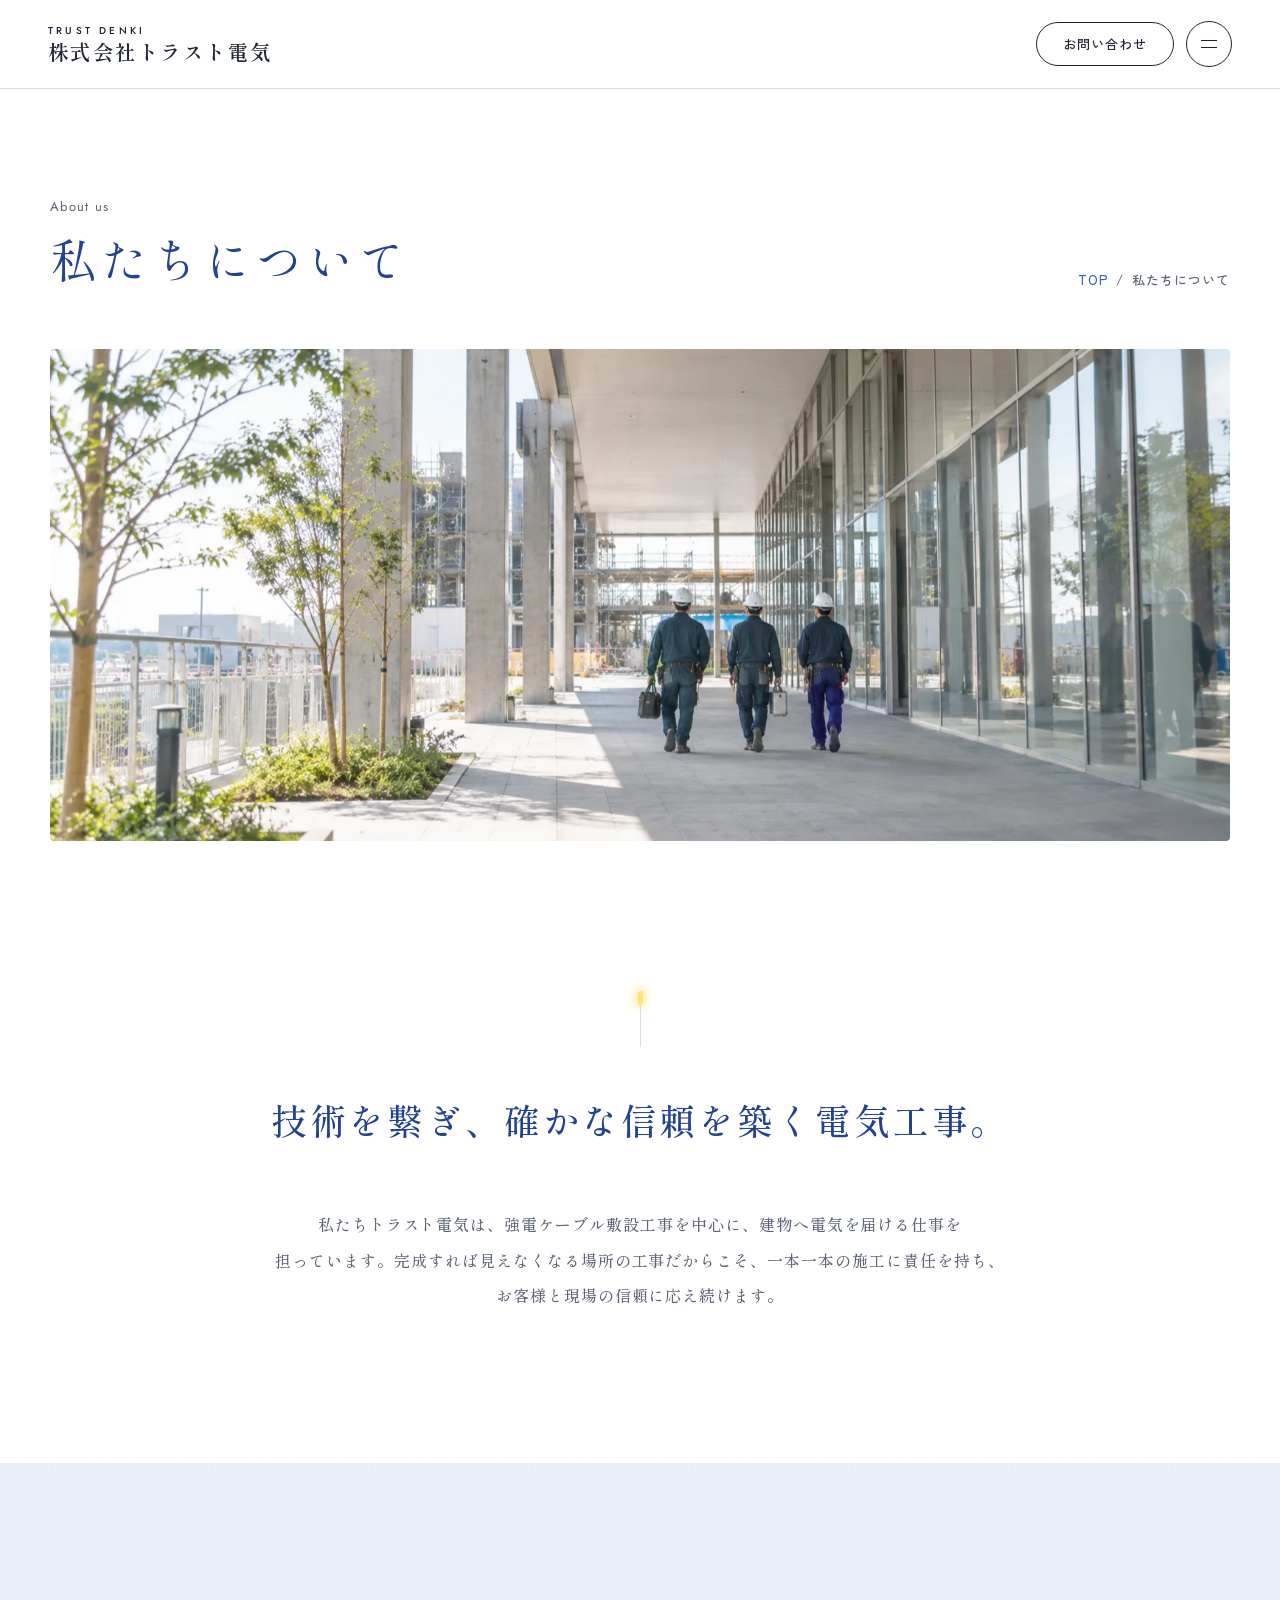
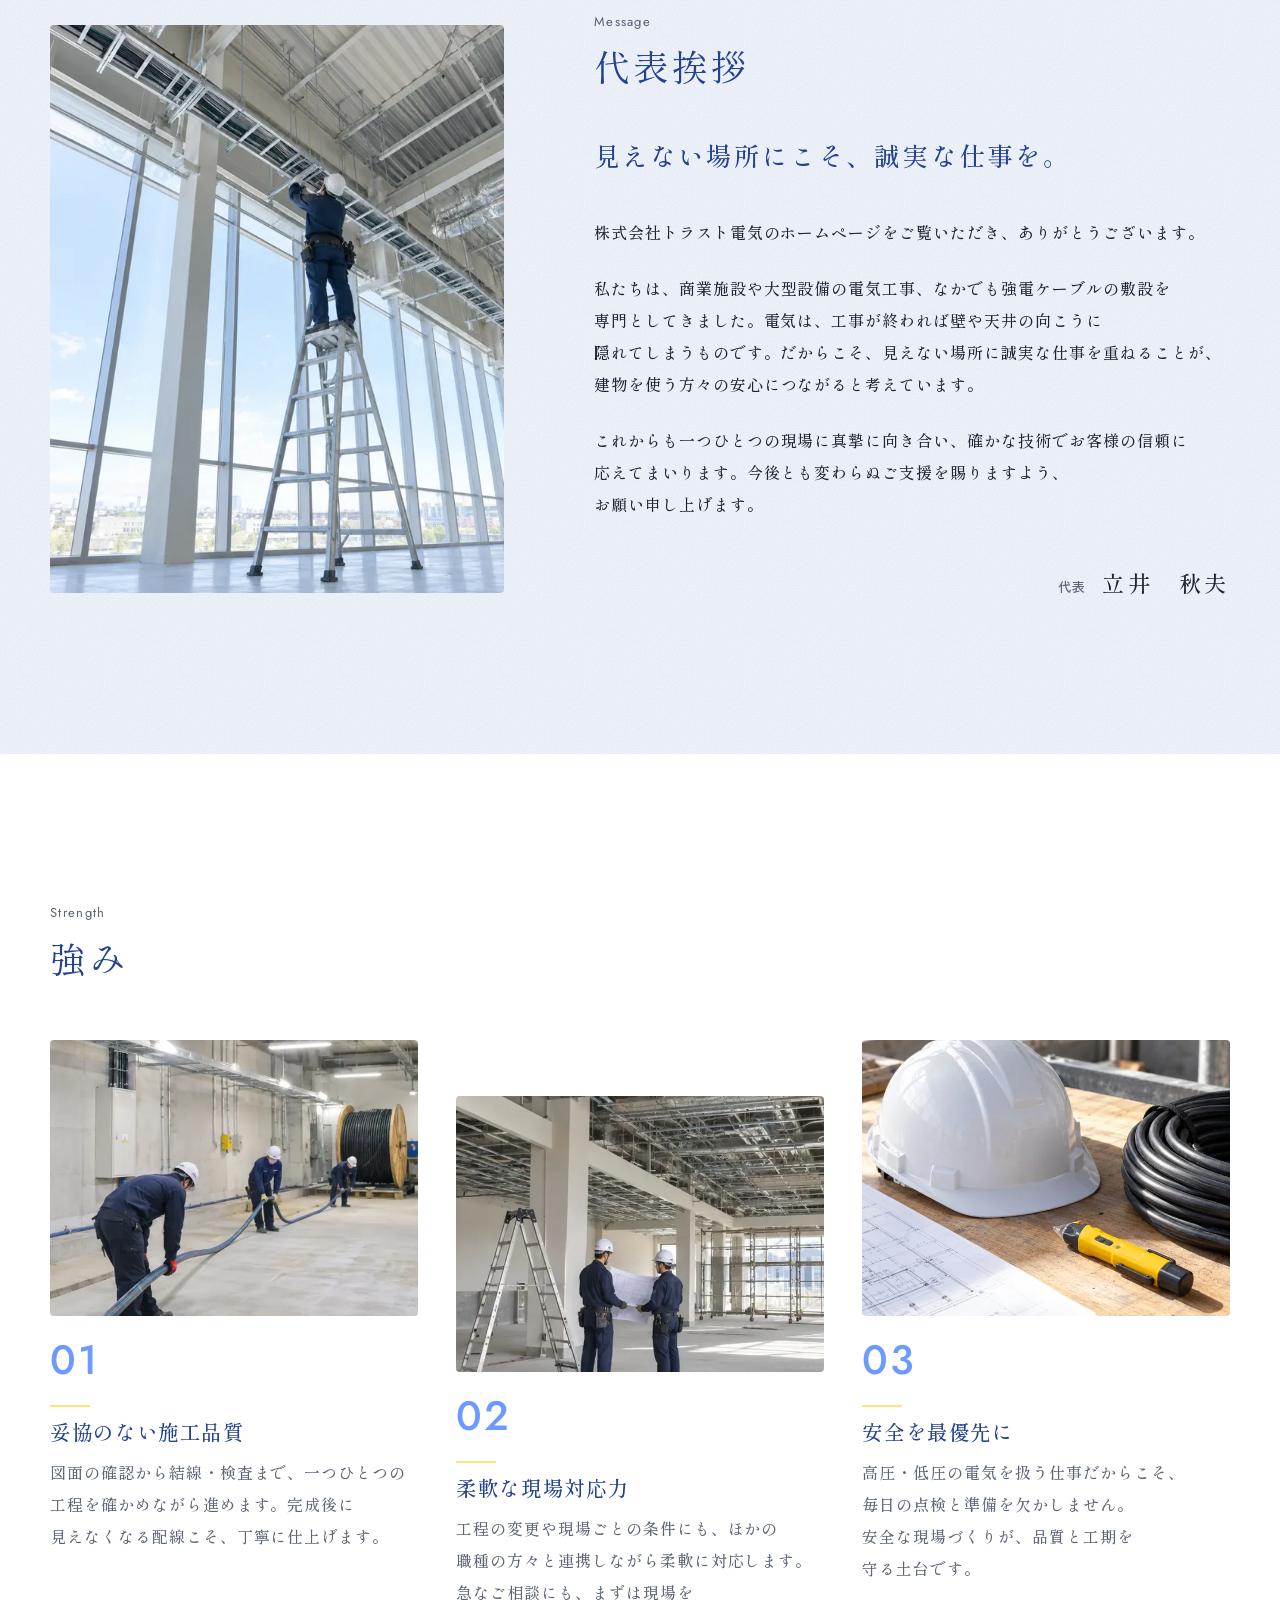
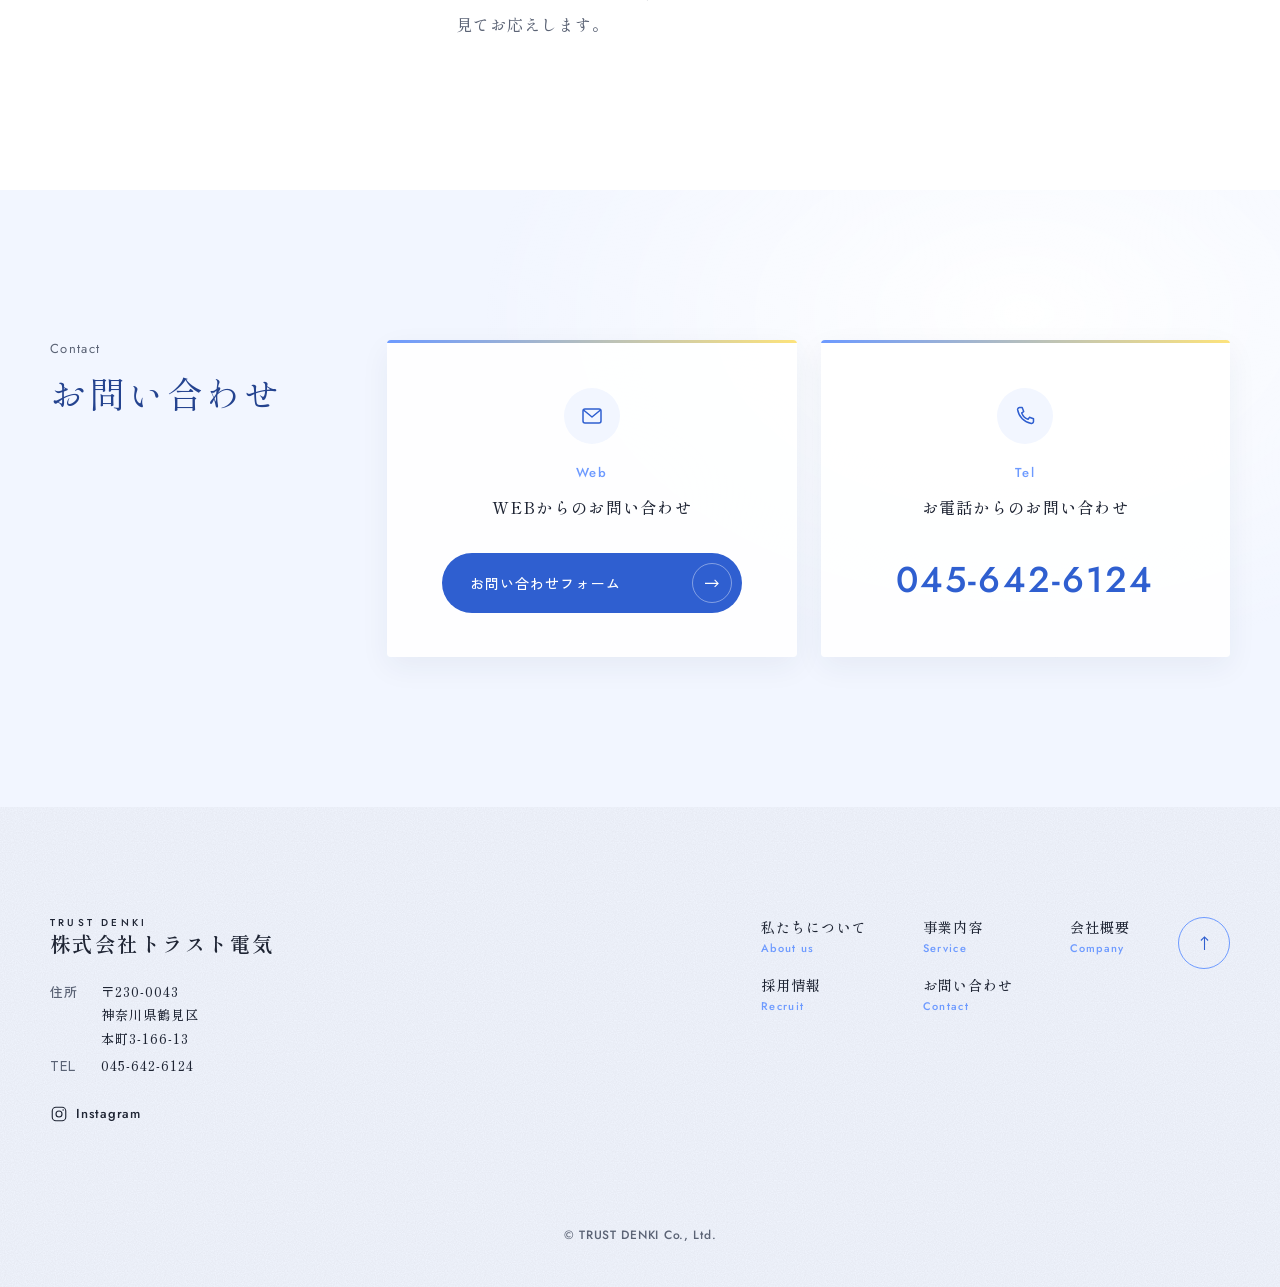
==== commit c5539bc9: "v3：フッターのナビに英字を追加（寺嶋さんの修正）" ====
--- a/about/index.html
+++ b/about/index.html
@@ -10,18 +10,18 @@
 <meta property="og:site_name" content="株式会社トラスト電気">
 <meta property="og:title" content="私たちについて｜株式会社トラスト電気">
 <meta property="og:description" content="技術を繋ぎ、確かな信頼を築く電気工事。株式会社トラスト電気の想いと強みをご紹介します。">
-<meta property="og:url" content="https://v2.trust-hp-5m3.pages.dev/about/">
-<meta property="og:image" content="https://v2.trust-hp-5m3.pages.dev/assets/ogp.jpg?v=20261030a">
+<meta property="og:url" content="https://v3.trust-hp-5m3.pages.dev/about/">
+<meta property="og:image" content="https://v3.trust-hp-5m3.pages.dev/assets/ogp.jpg?v=20261030e">
 <meta property="og:image:width" content="1200">
 <meta property="og:image:height" content="630">
 <meta name="twitter:card" content="summary_large_image">
-<meta name="twitter:image" content="https://v2.trust-hp-5m3.pages.dev/assets/ogp.jpg?v=20261030a">
+<meta name="twitter:image" content="https://v3.trust-hp-5m3.pages.dev/assets/ogp.jpg?v=20261030e">
 <link rel="preconnect" href="https://fonts.googleapis.com">
 <link rel="preconnect" href="https://fonts.gstatic.com" crossorigin>
 <link href="https://fonts.googleapis.com/css2?family=Jost:wght@400;500&family=Shippori+Mincho:wght@400;500;600&family=Zen+Kaku+Gothic+New:wght@400;500&display=swap" rel="stylesheet">
-<link rel="stylesheet" href="../tokens.css?v=20261030a">
-<link rel="stylesheet" href="../base.css?v=20261030a">
-<link rel="stylesheet" href="../style.css?v=20261030a">
+<link rel="stylesheet" href="../tokens.css?v=20261030e">
+<link rel="stylesheet" href="../base.css?v=20261030e">
+<link rel="stylesheet" href="../style.css?v=20261030e">
 </head>
 <body class="is-sub is-sub--about">
 
@@ -58,7 +58,7 @@
         </div>
         <p class="crumb"><a href="../">TOP</a><span aria-hidden="true">/</span>私たちについて</p>
       </div>
-    <figure class="phead__ph"><img src="../assets/recruit.webp?v=20261030a" alt="" width="1600" height="900" fetchpriority="high"></figure>
+    <figure class="phead__ph"><img src="../assets/recruit.webp?v=20261030e" alt="" width="1600" height="900" fetchpriority="high"></figure>
     </div>
   </section>
 
@@ -72,7 +72,7 @@
 
     <section class="msg sec paper" aria-labelledby="msg-ttl">
     <div class="wrap msg__in">
-      <figure class="msg__ph rv"><img src="../assets/about_ladder.webp?v=20261030a" alt="" width="600" height="900" loading="lazy"></figure>
+      <figure class="msg__ph rv"><img src="../assets/about_ladder.webp?v=20261030e" alt="" width="600" height="900" loading="lazy"></figure>
       <div class="msg__body">
         <div class="ttl rv">
         <p class="ttl__en" aria-hidden="true">Message</p>
@@ -97,19 +97,19 @@
       </div>
       <ol class="cards" data-todo="強みの題と本文は仮（シートはダミーテキスト）">
         <li class="card rv">
-          <figure class="card__ph"><img src="../assets/work_cable.webp?v=20261030a" alt="" width="640" height="640" loading="lazy"></figure>
+          <figure class="card__ph"><img src="../assets/work_cable.webp?v=20261030e" alt="" width="640" height="640" loading="lazy"></figure>
           <p class="zrow__no card__no" aria-hidden="true">01</p>
           <h3 class="card__ttl">妥協のない<wbr>施工品質</h3>
           <p class="card__txt">図面の<wbr>確認から<wbr>結線・検査まで、<wbr>一つひとつの<wbr>工程を<wbr>確かめながら<wbr>進めます。<wbr>完成後に<wbr>見えなくなる<wbr>配線こそ、<wbr>丁寧に<wbr>仕上げます。</p>
         </li>
         <li class="card rv">
-          <figure class="card__ph"><img src="../assets/work_team.webp?v=20261030a" alt="" width="640" height="640" loading="lazy"></figure>
+          <figure class="card__ph"><img src="../assets/work_team.webp?v=20261030e" alt="" width="640" height="640" loading="lazy"></figure>
           <p class="zrow__no card__no" aria-hidden="true">02</p>
           <h3 class="card__ttl">柔軟な現場対応力</h3>
           <p class="card__txt">工程の<wbr>変更や<wbr>現場ごとの<wbr>条件にも、<wbr>ほかの<wbr>職種の<wbr>方々と<wbr>連携しながら<wbr>柔軟に<wbr>対応します。<wbr>急なご相談にも、<wbr>まずは<wbr>現場を<wbr>見てお応えします。</p>
         </li>
         <li class="card rv">
-          <figure class="card__ph"><img src="../assets/about_tools.webp?v=20261030a" alt="" width="640" height="640" loading="lazy"></figure>
+          <figure class="card__ph"><img src="../assets/about_tools.webp?v=20261030e" alt="" width="640" height="640" loading="lazy"></figure>
           <p class="zrow__no card__no" aria-hidden="true">03</p>
           <h3 class="card__ttl">安全を<wbr>最優先に</h3>
           <p class="card__txt">高圧・低圧の<wbr>電気を<wbr>扱う仕事だからこそ、<wbr>毎日の<wbr>点検と<wbr>準備を<wbr>欠かしません。<wbr>安全な現場づくりが、<wbr>品質と<wbr>工期を<wbr>守る土台です。</p>
@@ -157,17 +157,17 @@
       <a class="footer__sns" href="#" data-todo="Instagram の URL（シートに記載なし）" target="_blank" rel="noopener"><svg viewBox="0 0 24 24" fill="none" stroke="currentColor" stroke-width="1.5" aria-hidden="true"><rect x="3" y="3" width="18" height="18" rx="5"/><circle cx="12" cy="12" r="4"/><circle cx="17.5" cy="6.5" r="1" fill="currentColor" stroke="none"/></svg><span>Instagram</span></a>
     </div>
     <ul class="footer__nav">
-      <li><a href="../about/">私たちについて</a></li>
-      <li><a href="../service/">事業内容</a></li>
-      <li><a href="../company/">会社概要</a></li>
-      <li><a href="https://trust-denki-ltd.com/recruit">採用情報</a></li>
-      <li><a href="../contact/">お問い合わせ</a></li>
+      <li><a href="../about/"><span class="footer__ja">私たちについて</span><span class="footer__en" aria-hidden="true">About us</span></a></li>
+      <li><a href="../service/"><span class="footer__ja">事業内容</span><span class="footer__en" aria-hidden="true">Service</span></a></li>
+      <li><a href="../company/"><span class="footer__ja">会社概要</span><span class="footer__en" aria-hidden="true">Company</span></a></li>
+      <li><a href="https://trust-denki-ltd.com/recruit"><span class="footer__ja">採用情報</span><span class="footer__en" aria-hidden="true">Recruit</span></a></li>
+      <li><a href="../contact/"><span class="footer__ja">お問い合わせ</span><span class="footer__en" aria-hidden="true">Contact</span></a></li>
     </ul>
     <a class="footer__top circle-btn" href="#" aria-label="ページの先頭へ"><svg viewBox="0 0 10 16" fill="none" stroke="currentColor" stroke-width="1.2" aria-hidden="true"><path d="M5 16V1M1 5l4-4 4 4"/></svg></a>
   </div>
   <p class="footer__copy" aria-hidden="true">© TRUST DENKI Co., Ltd.</p>
 </footer>
 
-<script src="../site.js?v=20261030a"></script>
+<script src="../site.js?v=20261030e"></script>
 </body>
 </html>
--- a/style.css
+++ b/style.css
@@ -223,8 +223,9 @@
 @media (min-width: 960px) { .intro__txt { text-align: center; } }
 
 .msg__in { display: grid; gap: var(--sp-g); }
-.msg__ph { margin: 0; width: min(72%, 420px); aspect-ratio: 4 / 5; overflow: hidden; border-radius: var(--radius); }
-.msg__ph img { width: 100%; height: 100%; object-fit: cover; }
+
+.msg__ph { margin: 0; aspect-ratio: 3 / 2; overflow: hidden; border-radius: var(--radius); }
+.msg__ph img { width: 100%; height: 100%; object-fit: cover; object-position: 50% 45%; }
 .msg__body { display: grid; gap: var(--sp-b); align-content: center; }
 .msg__lead { font-size: clamp(20px, 2vw, 27px); font-weight: 500; line-height: 1.7; letter-spacing: 0.08em; color: var(--c-head); }
 .msg__sign { display: flex; align-items: baseline; justify-content: flex-end; gap: 16px; }
@@ -232,7 +233,8 @@
 .msg__name { font-size: 22px; letter-spacing: 0.16em; }
 @media (min-width: 960px) {
   .msg__in { grid-template-columns: 5fr 7fr; gap: clamp(48px, 7vw, 120px); align-items: center; }
-  .msg__ph { width: 100%; }
+  .msg__ph { aspect-ratio: 4 / 5; }
+  .msg__ph img { object-position: 50% 50%; }
 }
 
 .cards { display: grid; gap: var(--sp-g); margin-top: var(--sp-g); }
@@ -260,18 +262,49 @@
 }
 
 .flow__list { display: grid; gap: var(--sp-b); margin-top: var(--sp-g); }
-.flow__item { position: relative; display: grid; grid-template-columns: 56px 1fr; column-gap: 20px; row-gap: var(--sp-1); align-content: start; }
-.flow__no { grid-row: span 2; display: grid; place-items: center; width: 56px; aspect-ratio: 1; border-radius: 50%; background: var(--c-sub-deep); color: var(--c-base); font-family: var(--ff-en); font-size: 18px; letter-spacing: 0.04em; }
-.flow__item:not(:last-child)::after { content: ""; position: absolute; left: 28px; top: 64px; bottom: calc(var(--sp-b) * -1 + 8px); width: 1px; background: var(--c-sub); }
+.flow__item { position: relative; display: grid; grid-template-columns: 64px 1fr; column-gap: 20px; row-gap: 4px; align-content: start; padding: 24px 20px 26px; border-radius: var(--radius); background: var(--c-card); box-shadow: 0 10px 30px rgba(31, 45, 77, 0.06); }
+.flow__icon { position: relative; grid-row: 1 / span 3; display: grid; place-items: center; width: 64px; aspect-ratio: 1; border-radius: 50%; background: var(--c-pale); color: var(--c-sub-deep); }
+.flow__icon svg { width: 32px; }
+
+.flow__icon::after { content: ""; position: absolute; right: 3px; top: 3px; width: 10px; aspect-ratio: 1; border-radius: 50%; background: var(--c-accent); box-shadow: 0 0 0 3px var(--c-card); }
+.flow__no { display: none; }
+
+.flow__item::before { content: ""; position: absolute; inset: 0 0 auto; height: 3px; border-radius: var(--radius) var(--radius) 0 0; background: linear-gradient(90deg, var(--c-sub) 0%, var(--c-accent) 100%); }
+.flow__step { font-family: var(--ff-en); font-size: 12px; line-height: 1.6; letter-spacing: 0.14em; color: var(--c-sub); }
 .flow__ttl { font-size: 19px; font-weight: 500; line-height: 1.6; letter-spacing: 0.08em; color: var(--c-head); }
 .flow__txt { grid-column: 2; color: var(--c-ink-soft); }
-@media (min-width: 960px) {
-  .flow__list { grid-template-columns: repeat(4, 1fr); gap: 24px; }
-  .flow__item { grid-template-columns: 1fr; justify-items: center; text-align: center; padding: 40px 24px 36px; border-radius: var(--radius); background: var(--c-card); box-shadow: 0 10px 30px rgba(31, 45, 77, 0.06); }
-  .flow__no { grid-row: auto; margin-bottom: var(--sp-1); }
-  .flow__txt { grid-column: auto; text-align: left; }
-  .flow__item:not(:last-child)::after { left: auto; right: -18px; top: 50%; bottom: auto; width: 12px; height: 12px; border-top: 1px solid var(--c-sub); border-right: 1px solid var(--c-sub); background: none; transform: translateY(-50%) rotate(45deg); }
-}
+
+.flow__item:not(:last-child)::after {
+  content: "";
+  position: absolute;
+  left: 51px;
+  top: 100%;
+  width: 3px;
+  height: var(--sp-b);
+  background: linear-gradient(var(--c-accent), var(--c-accent)) 0 -10px / 3px 10px no-repeat, linear-gradient(var(--c-sub), var(--c-sub)) 1px 0 / 1px 100% no-repeat;
+  animation: flow-y 1.8s cubic-bezier(0.6, 0, 0.4, 1) infinite;
+}
+@keyframes flow-y { to { background-position: 0 calc(100% + 10px), 1px 0; } }
+@keyframes flow-x { to { background-position: calc(100% + 10px) 0, 0 1px; } }
+@media (min-width: 960px) {
+  .flow__list { grid-template-columns: repeat(4, 1fr); gap: 28px; }
+  .flow__item { grid-template-columns: 1fr; justify-items: center; text-align: center; padding: 48px 24px 40px; overflow: visible; }
+  .flow__icon { grid-row: auto; width: 96px; margin-bottom: var(--sp-p); }
+  .flow__icon svg { width: 44px; }
+  .flow__icon::after { right: 6px; top: 6px; width: 12px; }
+  
+  .flow__no { display: block; position: absolute; right: 16px; top: 8px; font-family: var(--ff-en); font-size: 64px; line-height: 1; letter-spacing: 0.02em; color: var(--c-pale); }
+  .flow__txt { grid-column: auto; margin-top: var(--sp-1); text-align: left; }
+  .flow__item:not(:last-child)::after {
+    left: 100%;
+    top: 96px;
+    width: 28px;
+    height: 3px;
+    background: linear-gradient(var(--c-accent), var(--c-accent)) -10px 0 / 10px 3px no-repeat, linear-gradient(var(--c-sub), var(--c-sub)) 0 1px / 100% 1px no-repeat;
+    animation-name: flow-x;
+  }
+}
+@media (prefers-reduced-motion: reduce) { .flow__item::after { animation: none; } }
 
 .outline__in, .access__in { display: grid; gap: var(--sp-g); }
 .access__map { aspect-ratio: 4 / 3; overflow: hidden; border-radius: var(--radius); background: var(--c-line); }
@@ -293,9 +326,13 @@
 .form__input { width: 100%; padding: 14px 16px; border: 1px solid var(--c-line); border-radius: var(--radius); background: var(--c-base); color: var(--c-ink); font: inherit; font-family: var(--ff-ui); font-size: 16px; letter-spacing: 0.04em; transition: border-color 0.3s var(--ease); }
 .form__input:focus { outline: none; border-color: var(--c-sub); box-shadow: 0 0 0 3px var(--c-pale); }
 .form__input--area { resize: vertical; min-height: 180px; line-height: 1.8; }
-.form__select { position: relative; display: block; }
-.form__select select { appearance: none; padding-right: 48px; }
-.form__select::after { content: ""; position: absolute; right: 20px; top: 50%; width: 8px; height: 8px; border-right: 1px solid var(--c-sub-deep); border-bottom: 1px solid var(--c-sub-deep); transform: translateY(-70%) rotate(45deg); pointer-events: none; }
+
+.form__radios { display: grid; gap: 10px; }
+.form__radio { display: flex; align-items: center; gap: 12px; padding: 12px 16px; border: 1px solid var(--c-line); border-radius: var(--radius); background: var(--c-base); font-family: var(--ff-ui); font-size: 15px; letter-spacing: 0.04em; line-height: 1.6; cursor: pointer; transition: border-color 0.3s var(--ease), background-color 0.3s var(--ease); }
+.form__radio input { flex: none; appearance: none; width: 20px; aspect-ratio: 1; margin: 0; border: 1px solid var(--c-sub); border-radius: 50%; background: var(--c-base); transition: box-shadow 0.2s var(--ease); }
+.form__radio input:checked { box-shadow: inset 0 0 0 5px var(--c-base), inset 0 0 0 10px var(--c-sub-deep); border-color: var(--c-sub-deep); }
+.form__radio input:focus-visible { outline: 2px solid var(--c-sub); outline-offset: 2px; }
+.form__radio:has(input:checked) { border-color: var(--c-sub-deep); background: var(--c-pale); }
 .form__foot { display: flex; justify-content: center; padding-top: var(--sp-b); }
 button.cta { border: 0; cursor: pointer; }
 @media (min-width: 960px) {
@@ -313,6 +350,9 @@
 .footer__sns { display: inline-flex; align-items: center; gap: 8px; font-family: var(--ff-en); letter-spacing: 0.06em; }
 .footer__sns svg { width: 18px; }
 .footer__nav { display: grid; grid-template-columns: repeat(2, max-content); gap: 14px 40px; font-size: var(--fs-ui); letter-spacing: 0.08em; }
+.footer__nav { align-content: start; }
+.footer__nav a { display: grid; gap: 2px; line-height: 1.5; }
+.footer__en { font-family: var(--ff-en); font-size: 11px; letter-spacing: 0.12em; color: var(--c-sub); }
 .footer__top { position: absolute; right: 0; top: 0; }
 .footer__copy { margin: 0; padding-block: var(--sp-b); font-family: var(--ff-en); font-size: 12px; text-align: center; color: var(--c-ink-soft); letter-spacing: 0.06em; }
 @media (min-width: 960px) {
